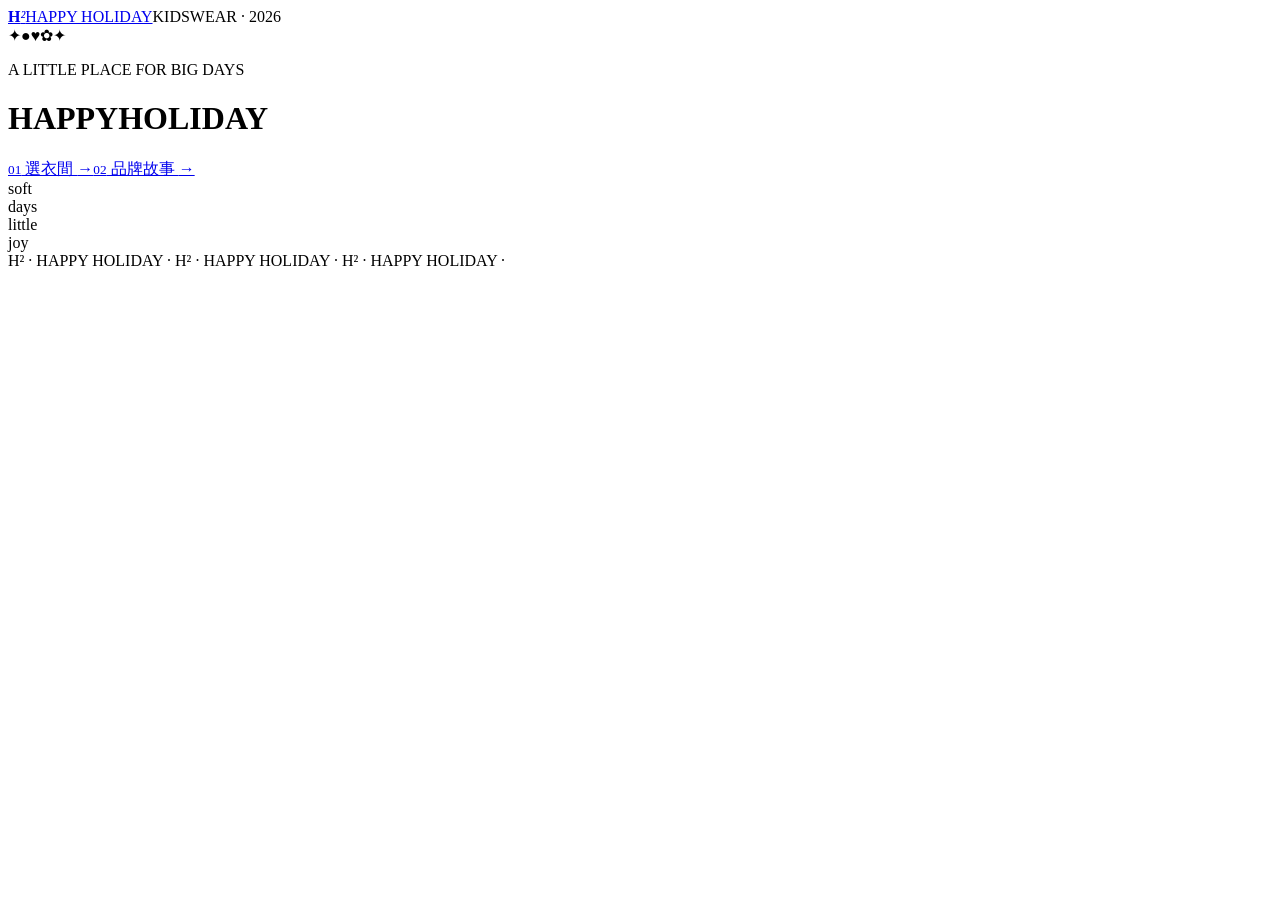
==== index.html @ 5b34d9a5 "Add index.html" ====
<!doctype html><html lang="zh-Hant"><head><meta charset="utf-8"><meta name="viewport" content="width=device-width,initial-scale=1"><meta name="description" content="H平方 Happy Holiday｜韓系童裝"><title>H平方｜Happy Holiday</title><link rel="preconnect" href="https://fonts.googleapis.com"><link rel="preconnect" href="https://fonts.gstatic.com" crossorigin><link href="https://fonts.googleapis.com/css2?family=DM+Sans:wght@400;500;700&family=Lilita+One&family=Noto+Sans+TC:wght@400;500;700&display=swap" rel="stylesheet"><link rel="stylesheet" href="style.css"></head><body class="home"><header class="enter-nav"><a class="wordmark" href="index.html"><b>H</b><i>²</i><span>HAPPY HOLIDAY</span></a><span class="mini-link">KIDSWEAR · 2026</span></header><main class="candy-stage"><div class="cloud c1"></div><div class="cloud c2"></div><span class="float one">✦</span><span class="float two">●</span><span class="float three">♥</span><span class="float four">✿</span><span class="float five">✦</span><div class="hero-copy"><p class="eyebrow">A LITTLE PLACE FOR BIG DAYS</p><h1><span>HAPPY</span><span>HOLIDAY</span></h1><div class="entry-buttons"><a class="pill primary" href="shop.html"><small>01</small> 選衣間 <b>→</b></a><a class="pill story-button" href="story.html"><small>02</small> 品牌故事 <b>→</b></a></div></div><div class="mini-card card-a">soft<br>days</div><div class="mini-card card-b">little<br>joy</div><div class="ribbon">H² · HAPPY HOLIDAY · H² · HAPPY HOLIDAY · H² · HAPPY HOLIDAY ·</div></main></body></html>
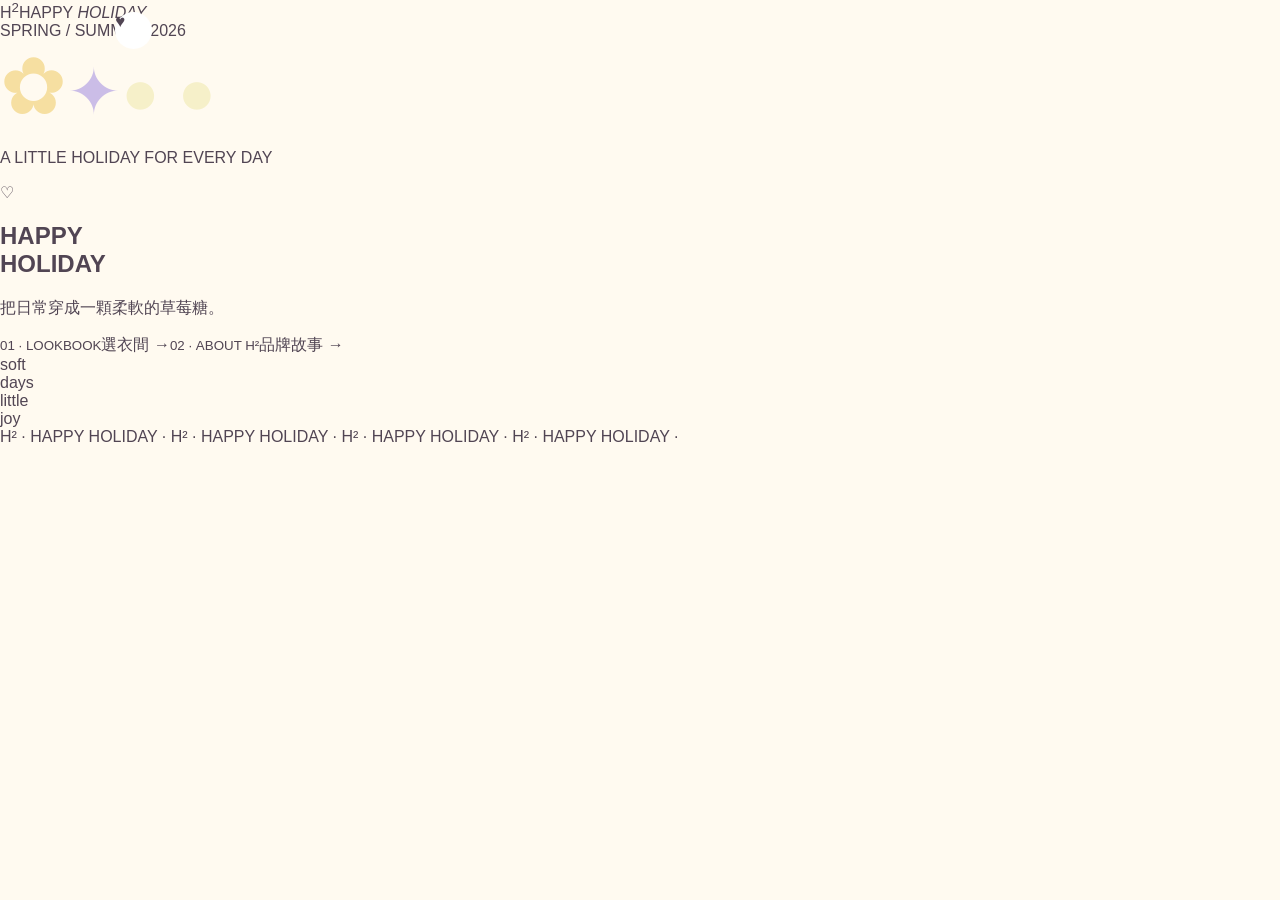
==== commit 0523a5e3: "Restyle Happy Holiday home page" ====
--- a/index.html
+++ b/index.html
@@ -1 +1,26 @@
-<!doctype html><html lang="zh-Hant"><head><meta charset="utf-8"><meta name="viewport" content="width=device-width,initial-scale=1"><meta name="description" content="H平方 Happy Holiday｜韓系童裝"><title>H平方｜Happy Holiday</title><link rel="preconnect" href="https://fonts.googleapis.com"><link rel="preconnect" href="https://fonts.gstatic.com" crossorigin><link href="https://fonts.googleapis.com/css2?family=DM+Sans:wght@400;500;700&family=Lilita+One&family=Noto+Sans+TC:wght@400;500;700&display=swap" rel="stylesheet"><link rel="stylesheet" href="style.css"></head><body class="home"><header class="enter-nav"><a class="wordmark" href="index.html"><b>H</b><i>²</i><span>HAPPY HOLIDAY</span></a><span class="mini-link">KIDSWEAR · 2026</span></header><main class="candy-stage"><div class="cloud c1"></div><div class="cloud c2"></div><span class="float one">✦</span><span class="float two">●</span><span class="float three">♥</span><span class="float four">✿</span><span class="float five">✦</span><div class="hero-copy"><p class="eyebrow">A LITTLE PLACE FOR BIG DAYS</p><h1><span>HAPPY</span><span>HOLIDAY</span></h1><div class="entry-buttons"><a class="pill primary" href="shop.html"><small>01</small> 選衣間 <b>→</b></a><a class="pill story-button" href="story.html"><small>02</small> 品牌故事 <b>→</b></a></div></div><div class="mini-card card-a">soft<br>days</div><div class="mini-card card-b">little<br>joy</div><div class="ribbon">H² · HAPPY HOLIDAY · H² · HAPPY HOLIDAY · H² · HAPPY HOLIDAY ·</div></main></body></html>
+<!doctype html>
+<html lang="zh-Hant">
+<head>
+  <meta charset="utf-8"><meta name="viewport" content="width=device-width,initial-scale=1">
+  <meta name="description" content="H平方 Happy Holiday｜韓系童裝">
+  <title>H平方｜Happy Holiday</title><link rel="stylesheet" href="style.css">
+</head>
+<body class="home">
+  <header class="topbar">
+    <div class="logo" aria-label="H平方 Happy Holiday"><span class="logo-h">H<sup>2</sup></span><span class="logo-type">HAPPY <i>HOLIDAY</i></span></div>
+    <span class="season">SPRING / SUMMER 2026</span>
+  </header>
+  <main class="landing">
+    <span class="sticker heart one">♥</span><span class="sticker flower two">✿</span><span class="sticker star three">✦</span><span class="sticker cherry four">● ●</span>
+    <div class="cloud cloud-a"></div><div class="cloud cloud-b"></div>
+    <section class="landing-copy">
+      <p class="kicker">A LITTLE HOLIDAY FOR EVERY DAY</p>
+      <p class="tiny-heart">♡</p>
+      <h1>HAPPY<br><span>HOLIDAY</span></h1>
+      <p class="landing-note">把日常穿成一顆柔軟的草莓糖。</p>
+      <div class="landing-actions"><a href="shop.html" class="candy-button primary"><small>01 · LOOKBOOK</small>選衣間 <b>→</b></a><a href="story.html" class="candy-button"><small>02 · ABOUT H²</small>品牌故事 <b>→</b></a></div>
+    </section>
+    <div class="mini-badge badge-pink">soft<br>days</div><div class="mini-badge badge-blue">little<br>joy</div>
+    <div class="bottom-strip">H² · HAPPY HOLIDAY · H² · HAPPY HOLIDAY · H² · HAPPY HOLIDAY · H² · HAPPY HOLIDAY ·</div>
+  </main>
+</body></html>
--- a/style.css
+++ b/style.css
@@ -0,0 +1,19 @@
+:root{--cream:#fffaf0;--ink:#514553;--pink:#f4b8cb;--lav:#cbbde7;--yellow:#f6dfa1;--line:#e8dcd1}*{box-sizing:border-box}body{margin:0;background:var(--cream);color:var(--ink);font-family:'DM Sans','Noto Sans TC',sans-serif}a{color:inherit;text-decoration:none}.home{overflow:hidden}.enter-nav,.site-nav{height:78px;padding:0 5vw;display:flex;align-items:center;justify-content:space-between;position:relative;z-index:4}.wordmark{display:grid;grid-template-columns:auto auto;line-height:.8;font-family:'Lilita One','Noto Sans TC',sans-serif;font-size:2.4rem}.wordmark i{font-style:normal;font-size:1rem;align-self:start}.wordmark span{grid-column:1/3;font-family:'DM Sans',sans-serif;font-size:.58rem;letter-spacing:.24em;margin-top:6px}.mini-link,.nav-links{font-size:.82rem;font-weight:700;letter-spacing:.05em}.candy-stage{height:calc(100svh - 78px);min-height:620px;position:relative;background:radial-gradient(circle at 80% 22%,#fff7ce 0 7%,transparent 7.2%),radial-gradient(circle at 16% 75%,#d6e9ff 0 12%,transparent 12.2%),linear-gradient(122deg,#f8c4d5,#fbe7d8 46%,#d9eff0);isolation:isolate;overflow:hidden}.cloud{position:absolute;border-radius:999px;background:#fff9eea6;filter:blur(1px)}.c1{width:37vw;height:12vw;right:-5vw;top:22%;transform:rotate(-16deg)}.c2{width:24vw;height:9vw;left:21%;bottom:13%;transform:rotate(12deg)}.hero-copy{position:absolute;z-index:2;left:10vw;top:18%;max-width:650px}.eyebrow{font-size:.7rem;letter-spacing:.18em;font-weight:700}.hero-copy h1{font-family:'Lilita One',sans-serif;margin:.25em 0;font-size:clamp(4.8rem,10vw,10rem);line-height:.78;letter-spacing:.015em;color:#fff9ec;text-shadow:4px 5px #d998b1;animation:bob 4s ease-in-out infinite}.hero-copy h1 span{display:block}.hero-copy h1 span+span{margin-left:13%;color:#fff4d4;text-shadow:4px 5px #b79ecf}.entry-buttons{display:flex;gap:13px;flex-wrap:wrap;margin-top:30px}.pill{min-width:170px;padding:15px 18px;border:1px solid #705d70;border-radius:18px;font-size:.98rem;font-weight:700;background:#ffffffa8;box-shadow:4px 5px #ffffff88;transition:.2s}.pill:hover{transform:translateY(-4px) rotate(-1deg)}.pill small{display:block;font-size:.62rem;letter-spacing:.13em;margin-bottom:3px}.pill.primary{background:#6e5a73;color:white;border-color:#6e5a73;box-shadow:4px 5px #b9a5c3}.story-button{background:#ffefb8;border-color:#c5a85c}.pill b{float:right}.float{position:absolute;font-family:'Lilita One',sans-serif;color:#fff6e7;text-shadow:2px 3px #af86a2;animation:drift 5s ease-in-out infinite}.one{font-size:3rem;left:9%;top:14%}.two{font-size:5rem;right:10%;top:12%;color:var(--yellow)}.three{font-size:4rem;left:47%;bottom:17%;color:var(--lav)}.four{font-size:4rem;right:33%;top:20%;color:#f6f0c9}.five{font-size:2.5rem;right:13%;bottom:24%;color:#fff}.mini-card{position:absolute;z-index:2;width:118px;height:118px;padding:25px 15px;border-radius:33px;font:1.45rem/1 'Lilita One',sans-serif;color:#fff9ec;text-align:center;transform:rotate(9deg);box-shadow:10px 12px #8b6e8c22}.card-a{right:19%;bottom:16%;background:#bba5d7}.card-b{right:5%;bottom:30%;background:#edacbd;transform:rotate(-11deg)}.ribbon{position:absolute;bottom:0;width:100%;padding:12px 0;white-space:nowrap;background:#736078;color:white;font-size:.76rem;letter-spacing:.14em;font-weight:bold}.site-nav{border-bottom:1px solid var(--line);background:#fffdf8;position:sticky;top:0;z-index:10}.nav-links{display:flex;gap:20px}.bag{border:0;background:none;color:var(--ink);font:inherit;font-size:.9rem;cursor:pointer}.page-hero{padding:64px 7vw 44px;text-align:center;background:linear-gradient(105deg,#fce5dc,#ede5fb)}.page-hero h1{font:600 clamp(2.6rem,5vw,4.8rem)/1 'Lilita One','Noto Sans TC';margin:0}.page-hero p{margin:15px auto 0;line-height:1.7}.section{padding:72px 7vw}.section-title{display:flex;justify-content:space-between;align-items:end;margin-bottom:28px}.section-title h2{font:600 2.2rem 'Lilita One','Noto Sans TC';margin:0}.section-title p{margin:0;font-size:.86rem}.products{display:grid;grid-template-columns:repeat(3,1fr);gap:18px}.product{background:#fffdf8;border:1px dashed var(--line);border-radius:18px;overflow:hidden;position:relative;transition:.2s}.product:hover{transform:translateY(-5px);box-shadow:0 15px 30px #795c6b20}.product-image{height:290px;background:#fffdf8}.product-info{padding:14px 15px 17px}.product-info h3{font-size:1rem;margin:0 0 7px}.product-info p{font-size:.82rem;margin:0;color:#877a83}.heart{position:absolute;right:12px;top:12px;border:0;background:#fff;border-radius:50%;width:37px;height:37px;font-size:1.05rem;cursor:pointer}.heart.active{background:#f4b8cb;color:white}.detail{margin-top:13px;border:0;background:none;padding:0;font:700 .78rem 'DM Sans','Noto Sans TC';text-decoration:underline;cursor:pointer}.benefits{display:grid;grid-template-columns:repeat(3,1fr);gap:18px;text-align:center;background:#efe8fa}.benefits div{padding:24px}.benefits b{font:600 1.1rem 'Lilita One','Noto Sans TC';display:block}.benefits span{font-size:.8rem}.footer{padding:36px 7vw;display:flex;justify-content:space-between;gap:24px;align-items:flex-end;background:#514553;color:#fff8ed}.footer .wordmark{color:#fff8ed}.footer p{font-size:.78rem}.modal{border:0;border-radius:24px;padding:0;width:min(580px,92vw);background:#fffdf8;color:var(--ink);box-shadow:0 20px 60px #40333f55}.modal::backdrop{background:#51455366}.modal-inner{padding:30px}.modal-top{display:flex;justify-content:space-between}.modal-close{border:0;background:none;font-size:1.5rem;cursor:pointer}.modal h2{font:600 2rem 'Lilita One','Noto Sans TC';margin:12px 0}.sizes{display:flex;gap:8px;margin:18px 0}.sizes span{border:1px solid var(--line);padding:7px 11px;border-radius:7px;font-size:.8rem}@keyframes bob{50%{transform:translateY(-10px) rotate(-1deg)}}@keyframes drift{50%{transform:translateY(-18px) rotate(8deg)}}@media(max-width:700px){.enter-nav,.site-nav{height:66px;padding:0 6vw}.nav-links{gap:12px;font-size:.7rem}.hero-copy{left:7vw;top:12%;max-width:340px}.hero-copy h1{font-size:5.1rem}.one{left:5%;top:8%}.two{right:7%;top:8%}.three{left:10%;bottom:22%}.four{display:none}.five{right:12%;bottom:18%}.mini-card{width:88px;height:88px;padding:19px 8px;font-size:1.1rem;border-radius:25px}.card-a{right:22%;bottom:11%}.card-b{right:4%;bottom:22%}.products{grid-template-columns:repeat(2,1fr);gap:12px}.product-image{height:190px}.section{padding:48px 6vw}.section-title h2{font-size:1.8rem}.benefits{grid-template-columns:1fr}.benefits div{padding:12px}.footer{align-items:flex-start;flex-direction:column}}
+
+
+/* 修正：標題行距與 H² 標誌間距 */
+.page-hero h1{line-height:1.26;letter-spacing:-.035em;padding:.08em 0}
+.wordmark{grid-template-columns:1.02em .26em;column-gap:0;align-items:start;line-height:.82}
+.wordmark b{grid-column:1;grid-row:1;letter-spacing:-.14em}
+.wordmark i{grid-column:2;grid-row:1;align-self:start;margin-left:-.22em;transform:translateY(-.09em);font-size:.76rem}
+.wordmark span{grid-column:1 / 3;grid-row:2;margin-top:6px;white-space:nowrap}
+@media(max-width:700px){.page-hero h1{line-height:1.3;font-size:clamp(2.35rem,11vw,3.4rem)}.wordmark{grid-template-columns:.98em .24em}.wordmark i{margin-left:-.19em}}
+
+
+/* 品牌故事版面 */
+.story{max-width:1080px;margin:0 auto;display:grid;grid-template-columns:minmax(240px,.85fr) minmax(0,1fr);gap:clamp(36px,7vw,76px);align-items:center}
+.story-art{min-height:330px;border-radius:46% 46% 34% 34%;background:radial-gradient(circle at 30% 24%,#fff7ce 0 11%,transparent 11.5%),linear-gradient(145deg,#f3bdce,#cbbde7 58%,#cfe7dd);box-shadow:0 15px 30px #795c6b20}
+.story-copy h1{margin:0 0 20px;font:600 clamp(2.25rem,4vw,3.6rem)/1.12 'Lilita One','Noto Sans TC',sans-serif}
+.story-copy p{font-size:1rem;line-height:1.9;color:#655a65}
+.story-contact{margin-top:25px;padding-top:18px;border-top:1px solid var(--line);font-size:.88rem;line-height:1.8}
+@media(max-width:700px){.story{grid-template-columns:1fr;gap:34px}.story-art{min-height:245px}.story-copy h1{font-size:2.25rem}}
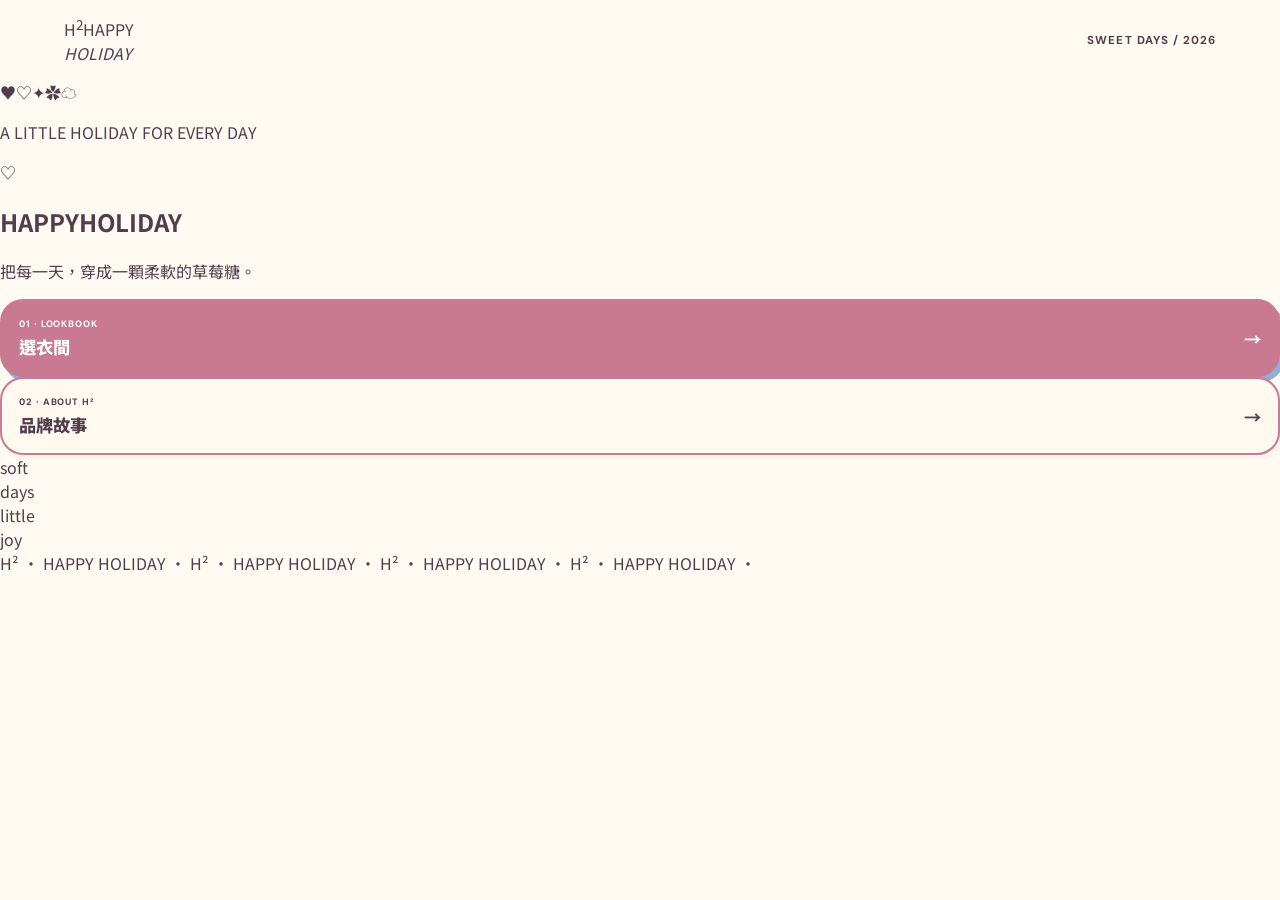
==== commit ef049590: "Redesign home with strawberry cream style" ====
--- a/index.html
+++ b/index.html
@@ -1,26 +1,14 @@
 <!doctype html>
 <html lang="zh-Hant">
-<head>
-  <meta charset="utf-8"><meta name="viewport" content="width=device-width,initial-scale=1">
-  <meta name="description" content="H平方 Happy Holiday｜韓系童裝">
-  <title>H平方｜Happy Holiday</title><link rel="stylesheet" href="style.css">
-</head>
+<head><meta charset="utf-8"><meta name="viewport" content="width=device-width,initial-scale=1"><meta name="description" content="H平方 Happy Holiday｜韓系童裝"><title>H平方｜Happy Holiday</title><link rel="stylesheet" href="style.css"></head>
 <body class="home">
   <header class="topbar">
-    <div class="logo" aria-label="H平方 Happy Holiday"><span class="logo-h">H<sup>2</sup></span><span class="logo-type">HAPPY <i>HOLIDAY</i></span></div>
-    <span class="season">SPRING / SUMMER 2026</span>
+    <div class="brand" aria-label="H平方 Happy Holiday"><span class="brand-h">H<sup>2</sup></span><span class="brand-name">HAPPY<br><i>HOLIDAY</i></span></div>
+    <p class="season">SWEET DAYS / 2026</p>
   </header>
-  <main class="landing">
-    <span class="sticker heart one">♥</span><span class="sticker flower two">✿</span><span class="sticker star three">✦</span><span class="sticker cherry four">● ●</span>
-    <div class="cloud cloud-a"></div><div class="cloud cloud-b"></div>
-    <section class="landing-copy">
-      <p class="kicker">A LITTLE HOLIDAY FOR EVERY DAY</p>
-      <p class="tiny-heart">♡</p>
-      <h1>HAPPY<br><span>HOLIDAY</span></h1>
-      <p class="landing-note">把日常穿成一顆柔軟的草莓糖。</p>
-      <div class="landing-actions"><a href="shop.html" class="candy-button primary"><small>01 · LOOKBOOK</small>選衣間 <b>→</b></a><a href="story.html" class="candy-button"><small>02 · ABOUT H²</small>品牌故事 <b>→</b></a></div>
-    </section>
-    <div class="mini-badge badge-pink">soft<br>days</div><div class="mini-badge badge-blue">little<br>joy</div>
-    <div class="bottom-strip">H² · HAPPY HOLIDAY · H² · HAPPY HOLIDAY · H² · HAPPY HOLIDAY · H² · HAPPY HOLIDAY ·</div>
+  <main class="home-hero">
+    <div class="pattern-grid"></div><span class="doodle heart-a">♥</span><span class="doodle heart-b">♡</span><span class="doodle star-a">✦</span><span class="doodle flower-a">✿</span><span class="doodle cloud-a">☁</span>
+    <section class="hero-content"><p class="eyebrow">A LITTLE HOLIDAY FOR EVERY DAY</p><p class="hero-mini">♡</p><h1><span>HAPPY</span><span>HOLIDAY</span></h1><p class="hero-copy">把每一天，穿成一顆柔軟的草莓糖。</p><div class="hero-actions"><a class="candy-button primary" href="shop.html"><span><small>01 · LOOKBOOK</small>選衣間</span><b>→</b></a><a class="candy-button" href="story.html"><span><small>02 · ABOUT H²</small>品牌故事</span><b>→</b></a></div></section>
+    <div class="sticker-note pink-note">soft<br>days</div><div class="sticker-note blue-note">little<br>joy</div><div class="ticker">H² · HAPPY HOLIDAY · H² · HAPPY HOLIDAY · H² · HAPPY HOLIDAY · H² · HAPPY HOLIDAY ·</div>
   </main>
 </body></html>
--- a/style.css
+++ b/style.css
@@ -1,19 +1,5 @@
-:root{--cream:#fffaf0;--ink:#514553;--pink:#f4b8cb;--lav:#cbbde7;--yellow:#f6dfa1;--line:#e8dcd1}*{box-sizing:border-box}body{margin:0;background:var(--cream);color:var(--ink);font-family:'DM Sans','Noto Sans TC',sans-serif}a{color:inherit;text-decoration:none}.home{overflow:hidden}.enter-nav,.site-nav{height:78px;padding:0 5vw;display:flex;align-items:center;justify-content:space-between;position:relative;z-index:4}.wordmark{display:grid;grid-template-columns:auto auto;line-height:.8;font-family:'Lilita One','Noto Sans TC',sans-serif;font-size:2.4rem}.wordmark i{font-style:normal;font-size:1rem;align-self:start}.wordmark span{grid-column:1/3;font-family:'DM Sans',sans-serif;font-size:.58rem;letter-spacing:.24em;margin-top:6px}.mini-link,.nav-links{font-size:.82rem;font-weight:700;letter-spacing:.05em}.candy-stage{height:calc(100svh - 78px);min-height:620px;position:relative;background:radial-gradient(circle at 80% 22%,#fff7ce 0 7%,transparent 7.2%),radial-gradient(circle at 16% 75%,#d6e9ff 0 12%,transparent 12.2%),linear-gradient(122deg,#f8c4d5,#fbe7d8 46%,#d9eff0);isolation:isolate;overflow:hidden}.cloud{position:absolute;border-radius:999px;background:#fff9eea6;filter:blur(1px)}.c1{width:37vw;height:12vw;right:-5vw;top:22%;transform:rotate(-16deg)}.c2{width:24vw;height:9vw;left:21%;bottom:13%;transform:rotate(12deg)}.hero-copy{position:absolute;z-index:2;left:10vw;top:18%;max-width:650px}.eyebrow{font-size:.7rem;letter-spacing:.18em;font-weight:700}.hero-copy h1{font-family:'Lilita One',sans-serif;margin:.25em 0;font-size:clamp(4.8rem,10vw,10rem);line-height:.78;letter-spacing:.015em;color:#fff9ec;text-shadow:4px 5px #d998b1;animation:bob 4s ease-in-out infinite}.hero-copy h1 span{display:block}.hero-copy h1 span+span{margin-left:13%;color:#fff4d4;text-shadow:4px 5px #b79ecf}.entry-buttons{display:flex;gap:13px;flex-wrap:wrap;margin-top:30px}.pill{min-width:170px;padding:15px 18px;border:1px solid #705d70;border-radius:18px;font-size:.98rem;font-weight:700;background:#ffffffa8;box-shadow:4px 5px #ffffff88;transition:.2s}.pill:hover{transform:translateY(-4px) rotate(-1deg)}.pill small{display:block;font-size:.62rem;letter-spacing:.13em;margin-bottom:3px}.pill.primary{background:#6e5a73;color:white;border-color:#6e5a73;box-shadow:4px 5px #b9a5c3}.story-button{background:#ffefb8;border-color:#c5a85c}.pill b{float:right}.float{position:absolute;font-family:'Lilita One',sans-serif;color:#fff6e7;text-shadow:2px 3px #af86a2;animation:drift 5s ease-in-out infinite}.one{font-size:3rem;left:9%;top:14%}.two{font-size:5rem;right:10%;top:12%;color:var(--yellow)}.three{font-size:4rem;left:47%;bottom:17%;color:var(--lav)}.four{font-size:4rem;right:33%;top:20%;color:#f6f0c9}.five{font-size:2.5rem;right:13%;bottom:24%;color:#fff}.mini-card{position:absolute;z-index:2;width:118px;height:118px;padding:25px 15px;border-radius:33px;font:1.45rem/1 'Lilita One',sans-serif;color:#fff9ec;text-align:center;transform:rotate(9deg);box-shadow:10px 12px #8b6e8c22}.card-a{right:19%;bottom:16%;background:#bba5d7}.card-b{right:5%;bottom:30%;background:#edacbd;transform:rotate(-11deg)}.ribbon{position:absolute;bottom:0;width:100%;padding:12px 0;white-space:nowrap;background:#736078;color:white;font-size:.76rem;letter-spacing:.14em;font-weight:bold}.site-nav{border-bottom:1px solid var(--line);background:#fffdf8;position:sticky;top:0;z-index:10}.nav-links{display:flex;gap:20px}.bag{border:0;background:none;color:var(--ink);font:inherit;font-size:.9rem;cursor:pointer}.page-hero{padding:64px 7vw 44px;text-align:center;background:linear-gradient(105deg,#fce5dc,#ede5fb)}.page-hero h1{font:600 clamp(2.6rem,5vw,4.8rem)/1 'Lilita One','Noto Sans TC';margin:0}.page-hero p{margin:15px auto 0;line-height:1.7}.section{padding:72px 7vw}.section-title{display:flex;justify-content:space-between;align-items:end;margin-bottom:28px}.section-title h2{font:600 2.2rem 'Lilita One','Noto Sans TC';margin:0}.section-title p{margin:0;font-size:.86rem}.products{display:grid;grid-template-columns:repeat(3,1fr);gap:18px}.product{background:#fffdf8;border:1px dashed var(--line);border-radius:18px;overflow:hidden;position:relative;transition:.2s}.product:hover{transform:translateY(-5px);box-shadow:0 15px 30px #795c6b20}.product-image{height:290px;background:#fffdf8}.product-info{padding:14px 15px 17px}.product-info h3{font-size:1rem;margin:0 0 7px}.product-info p{font-size:.82rem;margin:0;color:#877a83}.heart{position:absolute;right:12px;top:12px;border:0;background:#fff;border-radius:50%;width:37px;height:37px;font-size:1.05rem;cursor:pointer}.heart.active{background:#f4b8cb;color:white}.detail{margin-top:13px;border:0;background:none;padding:0;font:700 .78rem 'DM Sans','Noto Sans TC';text-decoration:underline;cursor:pointer}.benefits{display:grid;grid-template-columns:repeat(3,1fr);gap:18px;text-align:center;background:#efe8fa}.benefits div{padding:24px}.benefits b{font:600 1.1rem 'Lilita One','Noto Sans TC';display:block}.benefits span{font-size:.8rem}.footer{padding:36px 7vw;display:flex;justify-content:space-between;gap:24px;align-items:flex-end;background:#514553;color:#fff8ed}.footer .wordmark{color:#fff8ed}.footer p{font-size:.78rem}.modal{border:0;border-radius:24px;padding:0;width:min(580px,92vw);background:#fffdf8;color:var(--ink);box-shadow:0 20px 60px #40333f55}.modal::backdrop{background:#51455366}.modal-inner{padding:30px}.modal-top{display:flex;justify-content:space-between}.modal-close{border:0;background:none;font-size:1.5rem;cursor:pointer}.modal h2{font:600 2rem 'Lilita One','Noto Sans TC';margin:12px 0}.sizes{display:flex;gap:8px;margin:18px 0}.sizes span{border:1px solid var(--line);padding:7px 11px;border-radius:7px;font-size:.8rem}@keyframes bob{50%{transform:translateY(-10px) rotate(-1deg)}}@keyframes drift{50%{transform:translateY(-18px) rotate(8deg)}}@media(max-width:700px){.enter-nav,.site-nav{height:66px;padding:0 6vw}.nav-links{gap:12px;font-size:.7rem}.hero-copy{left:7vw;top:12%;max-width:340px}.hero-copy h1{font-size:5.1rem}.one{left:5%;top:8%}.two{right:7%;top:8%}.three{left:10%;bottom:22%}.four{display:none}.five{right:12%;bottom:18%}.mini-card{width:88px;height:88px;padding:19px 8px;font-size:1.1rem;border-radius:25px}.card-a{right:22%;bottom:11%}.card-b{right:4%;bottom:22%}.products{grid-template-columns:repeat(2,1fr);gap:12px}.product-image{height:190px}.section{padding:48px 6vw}.section-title h2{font-size:1.8rem}.benefits{grid-template-columns:1fr}.benefits div{padding:12px}.footer{align-items:flex-start;flex-direction:column}}
-
-
-/* 修正：標題行距與 H² 標誌間距 */
-.page-hero h1{line-height:1.26;letter-spacing:-.035em;padding:.08em 0}
-.wordmark{grid-template-columns:1.02em .26em;column-gap:0;align-items:start;line-height:.82}
-.wordmark b{grid-column:1;grid-row:1;letter-spacing:-.14em}
-.wordmark i{grid-column:2;grid-row:1;align-self:start;margin-left:-.22em;transform:translateY(-.09em);font-size:.76rem}
-.wordmark span{grid-column:1 / 3;grid-row:2;margin-top:6px;white-space:nowrap}
-@media(max-width:700px){.page-hero h1{line-height:1.3;font-size:clamp(2.35rem,11vw,3.4rem)}.wordmark{grid-template-columns:.98em .24em}.wordmark i{margin-left:-.19em}}
-
-
-/* 品牌故事版面 */
-.story{max-width:1080px;margin:0 auto;display:grid;grid-template-columns:minmax(240px,.85fr) minmax(0,1fr);gap:clamp(36px,7vw,76px);align-items:center}
-.story-art{min-height:330px;border-radius:46% 46% 34% 34%;background:radial-gradient(circle at 30% 24%,#fff7ce 0 11%,transparent 11.5%),linear-gradient(145deg,#f3bdce,#cbbde7 58%,#cfe7dd);box-shadow:0 15px 30px #795c6b20}
-.story-copy h1{margin:0 0 20px;font:600 clamp(2.25rem,4vw,3.6rem)/1.12 'Lilita One','Noto Sans TC',sans-serif}
-.story-copy p{font-size:1rem;line-height:1.9;color:#655a65}
-.story-contact{margin-top:25px;padding-top:18px;border-top:1px solid var(--line);font-size:.88rem;line-height:1.8}
-@media(max-width:700px){.story{grid-template-columns:1fr;gap:34px}.story-art{min-height:245px}.story-copy h1{font-size:2.25rem}}
+@import url('https://fonts.googleapis.com/css2?family=Baloo+2:wght@500;600;700;800&family=DM+Sans:wght@500;700&family=Noto+Sans+TC:wght@400;500;700&display=swap');
+:root{--cream:#fffaf2;--milk:#fff7f2;--pink:#f2afbc;--blush:#e7a2b3;--rose:#c97a92;--wine:#9e182b;--blue:#bed0ee;--blue-deep:#92afd6;--ink:#523d4d;--line:#efdcd7;--lav:#d8c8e7}*{box-sizing:border-box}html{font-size:16px}body{margin:0;min-width:320px;overflow-x:hidden;background:var(--cream);color:var(--ink);font-family:'Noto Sans TC',system-ui,sans-serif}a{color:inherit;text-decoration:none}button{font-family:inherit}.topbar,.site-nav{min-height:78px;padding:15px clamp(20px,5vw,80px);display:flex;align-items:center;justify-content:space-between;gap:24px;position:relative;z-index:5}.site-nav{position:sticky;top:0;background:#fffaf6ed;border-bottom:1px solid var(--line);backdrop-filter:blur(12px)}.logo{display:inline-flex;align-items:center;gap:10px;line-height:1;white-space:nowrap}.logo-h{display:inline-block;font:800 2.75rem/.7 'Baloo 2',sans-serif;letter-spacing:-.16em;color:var(--rose)}.logo-h sup{display:inline-block;position:relative;top:-.72em;left:-.14em;font-size:.38em;letter-spacing:0}.logo-type{display:flex;flex-direction:column;font:800 .65rem/1.02 'DM Sans',sans-serif;letter-spacing:.15em;color:var(--ink)}.logo-type i{margin-top:3px;font-style:normal;color:var(--rose)}.season,.nav-links{font:700 .72rem 'DM Sans',sans-serif;letter-spacing:.09em}.nav-links{display:flex;align-items:center;gap:clamp(12px,2.2vw,28px)}.nav-links a{padding:6px 0;border-bottom:2px solid transparent}.nav-links a[aria-current=page]{border-color:var(--rose)}.bag{border:0;background:transparent;font:inherit;color:var(--ink);cursor:pointer;white-space:nowrap}
+.landing{position:relative;min-height:calc(100svh - 78px);display:flex;align-items:center;padding:clamp(55px,8vw,105px) clamp(22px,10vw,150px) 72px;overflow:hidden;background:radial-gradient(circle at 75% 20%,#fff9df 0 7%,transparent 7.2%),radial-gradient(circle at 18% 76%,#c9d9f1 0 12%,transparent 12.4%),linear-gradient(128deg,#f8dce0 0%,#f9e6e2 48%,#dce7f5 100%)}.landing:before{content:'';position:absolute;inset:0;opacity:.35;background-image:radial-gradient(#fff 1px,transparent 1px);background-size:18px 18px;mask-image:linear-gradient(to bottom,transparent,#000 25%,#000 78%,transparent)}.landing-copy{position:relative;z-index:2;max-width:720px}.kicker{margin:0;font:800 .7rem/1.3 'DM Sans',sans-serif;letter-spacing:.18em}.tiny-heart{margin:3px 0 -9px;color:var(--rose);font-size:1.4rem}.landing h1{margin:0;font:800 clamp(4.6rem,11vw,10.5rem)/.74 'Baloo 2','Noto Sans TC',sans-serif;letter-spacing:-.08em;color:#fff8ec;text-shadow:4px 5px 0 var(--rose),8px 9px 0 #fff8ed}.landing h1 span{margin-left:12%;color:#f6b6c7;text-shadow:4px 5px 0 var(--blue-deep),8px 9px 0 #fff8ed}.landing-note{margin:28px 0 0;font-size:1.03rem;font-weight:600}.landing-actions{display:grid;grid-template-columns:repeat(2,minmax(0,228px));gap:14px;margin-top:28px}.candy-button{display:flex;align-items:center;justify-content:space-between;gap:9px;min-height:78px;padding:13px 17px;border:2px solid var(--rose);border-radius:23px;background:#fff9ef;color:var(--ink);box-shadow:4px 5px 0 #fff5ee;font-size:1.08rem;font-weight:800;transition:.2s}.candy-button:hover{transform:translateY(-4px) rotate(-1deg)}.candy-button small{display:block;margin-bottom:4px;font:700 .58rem 'DM Sans',sans-serif;letter-spacing:.1em}.candy-button.primary{background:var(--rose);color:white;box-shadow:4px 5px 0 var(--blue-deep);border-color:var(--rose)}.sticker{position:absolute;z-index:1;font-family:'Baloo 2',sans-serif;font-weight:800;filter:drop-shadow(3px 4px 0 #fff8ed);animation:float 5s ease-in-out infinite}.heart{font-size:4.5rem;color:var(--pink)}.flower{font-size:4.2rem;color:#fff6d9;text-shadow:2px 3px var(--rose)}.star{font-size:3rem;color:#fffaf1;text-shadow:2px 3px var(--blue-deep)}.cherry{font-size:2.6rem;letter-spacing:-.22em;color:var(--wine)}.one{left:9%;top:12%}.two{right:25%;top:15%}.three{right:10%;top:11%}.four{right:15%;bottom:25%}.cloud{position:absolute;border-radius:999px;background:#fffaf3ad;filter:blur(1px)}.cloud-a{width:min(36vw,540px);height:min(12vw,180px);right:-5vw;top:31%;transform:rotate(-16deg)}.cloud-b{width:min(25vw,360px);height:min(9vw,130px);left:21%;bottom:12%;transform:rotate(12deg)}.mini-badge{position:absolute;z-index:2;display:grid;place-items:center;width:clamp(92px,10vw,125px);aspect-ratio:1;border-radius:48% 52% 45% 55%;font:800 clamp(1rem,1.6vw,1.38rem)/.95 'Baloo 2',sans-serif;text-align:center;color:white;box-shadow:7px 9px #fff8ed;transform:rotate(10deg)}.badge-pink{right:18%;bottom:17%;background:var(--pink)}.badge-blue{right:5%;bottom:31%;background:var(--blue-deep);transform:rotate(-11deg)}.bottom-strip{position:absolute;bottom:0;left:0;width:100%;padding:11px 0;overflow:hidden;white-space:nowrap;background:var(--rose);color:#fff9ef;font:800 .69rem 'DM Sans',sans-serif;letter-spacing:.15em}
+.page-hero{position:relative;padding:clamp(56px,7vw,92px) 20px clamp(50px,6vw,75px);overflow:hidden;text-align:center}.page-hero.strawberry{background:linear-gradient(116deg,#f9dfe2,#fceee7 55%,#e6edf8)}.hero-doodle{position:absolute;right:11%;top:20%;font:800 5rem 'Baloo 2';color:#fff6dc;text-shadow:3px 3px var(--pink)}.page-hero h1{position:relative;margin:.18em 0 0;font:800 clamp(2.75rem,5vw,5rem)/1.2 'Baloo 2','Noto Sans TC',sans-serif;letter-spacing:-.06em}.page-hero p:not(.kicker){position:relative;max-width:550px;margin:14px auto 0;color:#6f5967;font-size:1rem;line-height:1.75}.section{width:min(100%,1440px);margin:auto;padding:clamp(52px,7vw,96px) clamp(20px,7vw,102px)}.collection{background:var(--cream)}.section-title{display:flex;flex-wrap:wrap;gap:16px;justify-content:space-between;align-items:end;margin-bottom:28px}.section-title h2{margin:5px 0 0;font:800 clamp(2rem,3vw,2.8rem)/1.15 'Baloo 2','Noto Sans TC',sans-serif;letter-spacing:-.05em}.section-title h2 span{color:var(--rose)}.section-title>p{margin:0;color:#88727c;font-size:.84rem}.products{display:grid;grid-template-columns:repeat(3,minmax(0,1fr));gap:18px}.product{min-width:0;position:relative;overflow:hidden;border:2px dashed #efdad4;border-radius:26px;background:#fffdf9;transition:.2s}.product:nth-child(3n+2){border-color:#ceddf2}.product:nth-child(3n+3){border-color:#e6cae5}.product:hover{transform:translateY(-5px);box-shadow:0 13px 28px #c98c9a26}.product-image{height:clamp(190px,23vw,300px);background:radial-gradient(circle at 65% 25%,#fff8d8 0 7%,transparent 7.5%),linear-gradient(145deg,#fffdf9,#fcecf0)}.product:nth-child(3n+2) .product-image{background:radial-gradient(circle at 30% 25%,#fff7d4 0 8%,transparent 8.5%),linear-gradient(145deg,#f8fbff,#e8f0fb)}.product:nth-child(3n+3) .product-image{background:linear-gradient(145deg,#fffaf7,#f2e8f7)}.product-info{padding:15px 16px 19px}.product-info h3{margin:0 0 7px;font-size:1rem;line-height:1.45}.product-info p{margin:0;color:#8d7c83;font-size:.82rem}.heart{position:absolute;right:12px;top:12px;width:39px;height:39px;border:0;border-radius:50%;background:white;color:var(--ink);font-size:1.22rem;cursor:pointer}.heart.active{background:var(--pink);color:white}.detail{margin-top:14px;padding:0;border:0;background:transparent;color:var(--ink);font-size:.82rem;font-weight:800;text-decoration:underline;cursor:pointer}.benefits{display:grid;grid-template-columns:repeat(3,minmax(0,1fr));gap:1px;background:#f2e5e1}.benefits div{padding:27px 20px;background:#e7effa;text-align:center}.benefits div:nth-child(2){background:#fde8ed}.benefits div:nth-child(3){background:#f5e9f5}.benefits b{display:block;font:800 1.18rem 'Baloo 2',sans-serif}.benefits span{display:block;margin-top:4px;color:#715f69;font-size:.82rem}.footer{display:flex;align-items:flex-end;justify-content:space-between;gap:24px;padding:36px clamp(20px,7vw,102px);background:var(--ink);color:#fff9ef}.footer .logo-h{color:#f7b7c7}.footer .logo-type{color:white}.footer .logo-type i{color:#bcd0ed}.footer p{margin:0;font-size:.8rem}.modal{width:min(580px,calc(100vw - 32px));border:0;border-radius:28px;background:#fffdf9;color:var(--ink);box-shadow:0 22px 60px #523d4d55}.modal::backdrop{background:#523d4d66}.modal-inner{padding:30px}.modal-top{display:flex;justify-content:space-between}.modal-close{border:0;background:transparent;font-size:1.5rem}.modal h2{font:800 2rem 'Baloo 2','Noto Sans TC',sans-serif}.sizes{display:flex;flex-wrap:wrap;gap:8px}.sizes span{padding:7px 11px;border:1px solid var(--line);border-radius:10px;font-size:.82rem}
+.story{display:grid;grid-template-columns:minmax(250px,.85fr) minmax(0,1fr);gap:clamp(38px,8vw,90px);align-items:center;max-width:1130px}.story-art{position:relative;min-height:365px;overflow:hidden;border-radius:48% 48% 36% 36%;background:radial-gradient(circle at 28% 22%,#fff8d9 0 10%,transparent 10.5%),linear-gradient(145deg,#f6c3cf,#f9e8e8 56%,#ccdaef);box-shadow:10px 13px 0 #e6c8d1}.art-h{position:absolute;left:50%;top:50%;transform:translate(-50%,-50%);font:800 clamp(6rem,14vw,10rem)/.7 'Baloo 2';letter-spacing:-.15em;color:#fff8ec;text-shadow:5px 6px var(--rose)}.art-h sup{position:relative;top:-.62em;font-size:.35em}.art-heart{position:absolute;left:15%;top:13%;font-size:3rem;color:var(--rose)}.art-flower{position:absolute;right:14%;bottom:13%;font:800 3.5rem 'Baloo 2';color:#fff8d9;text-shadow:2px 3px var(--blue-deep)}.story-copy h1{margin:4px 0 21px;font:800 clamp(2.5rem,4vw,4rem)/1.12 'Baloo 2','Noto Sans TC',sans-serif;letter-spacing:-.06em}.story-copy h1 em{font-style:normal;color:var(--rose)}.story-copy p{font-size:1rem;line-height:2;color:#6e5965}.story-contact{margin-top:25px;padding-top:18px;border-top:2px dashed var(--line);font-size:.88rem;line-height:1.9}@keyframes float{50%{transform:translateY(-12px) rotate(7deg)}}@media(max-width:760px){.topbar,.site-nav{min-height:68px;padding:13px 20px}.logo-h{font-size:2.25rem}.logo-type{font-size:.57rem}.season{display:none}.nav-links{gap:11px;font-size:.67rem;letter-spacing:.02em}.nav-links a:first-child{display:none}.bag{font-size:.67rem}.landing{min-height:calc(100svh - 68px);align-items:flex-start;padding:clamp(60px,15vw,86px) 7vw 72px}.landing h1{font-size:clamp(4.25rem,19vw,6.4rem)}.landing h1 span{margin-left:7%}.landing-actions{grid-template-columns:1fr;margin-top:24px}.candy-button{min-height:68px}.one{left:6%;top:8%;font-size:3rem}.two{display:none}.three{right:7%;top:9%;font-size:2.2rem}.four{right:12%;bottom:21%}.mini-badge{width:78px;font-size:.92rem}.badge-pink{right:18%;bottom:11%}.badge-blue{right:1%;bottom:24%}.cloud-a{width:58vw;height:18vw}.cloud-b{width:48vw;height:16vw}.page-hero{padding-top:53px}.hero-doodle{font-size:3.5rem;right:5%;top:15%}.products{grid-template-columns:repeat(2,minmax(0,1fr));gap:12px}.product{border-radius:20px}.product-image{height:155px}.product-info{padding:12px}.product-info h3{font-size:.9rem}.benefits{grid-template-columns:1fr}.benefits div{padding:16px}.footer{align-items:flex-start;flex-direction:column;padding-top:29px;padding-bottom:29px}.story{grid-template-columns:1fr;gap:38px}.story-art{min-height:260px}.story-copy h1{font-size:2.45rem}.story-copy p{font-size:.95rem;line-height:1.9}}@media(max-width:390px){.nav-links{gap:8px;font-size:.61rem}.bag{font-size:.61rem}.product-image{height:135px}}
